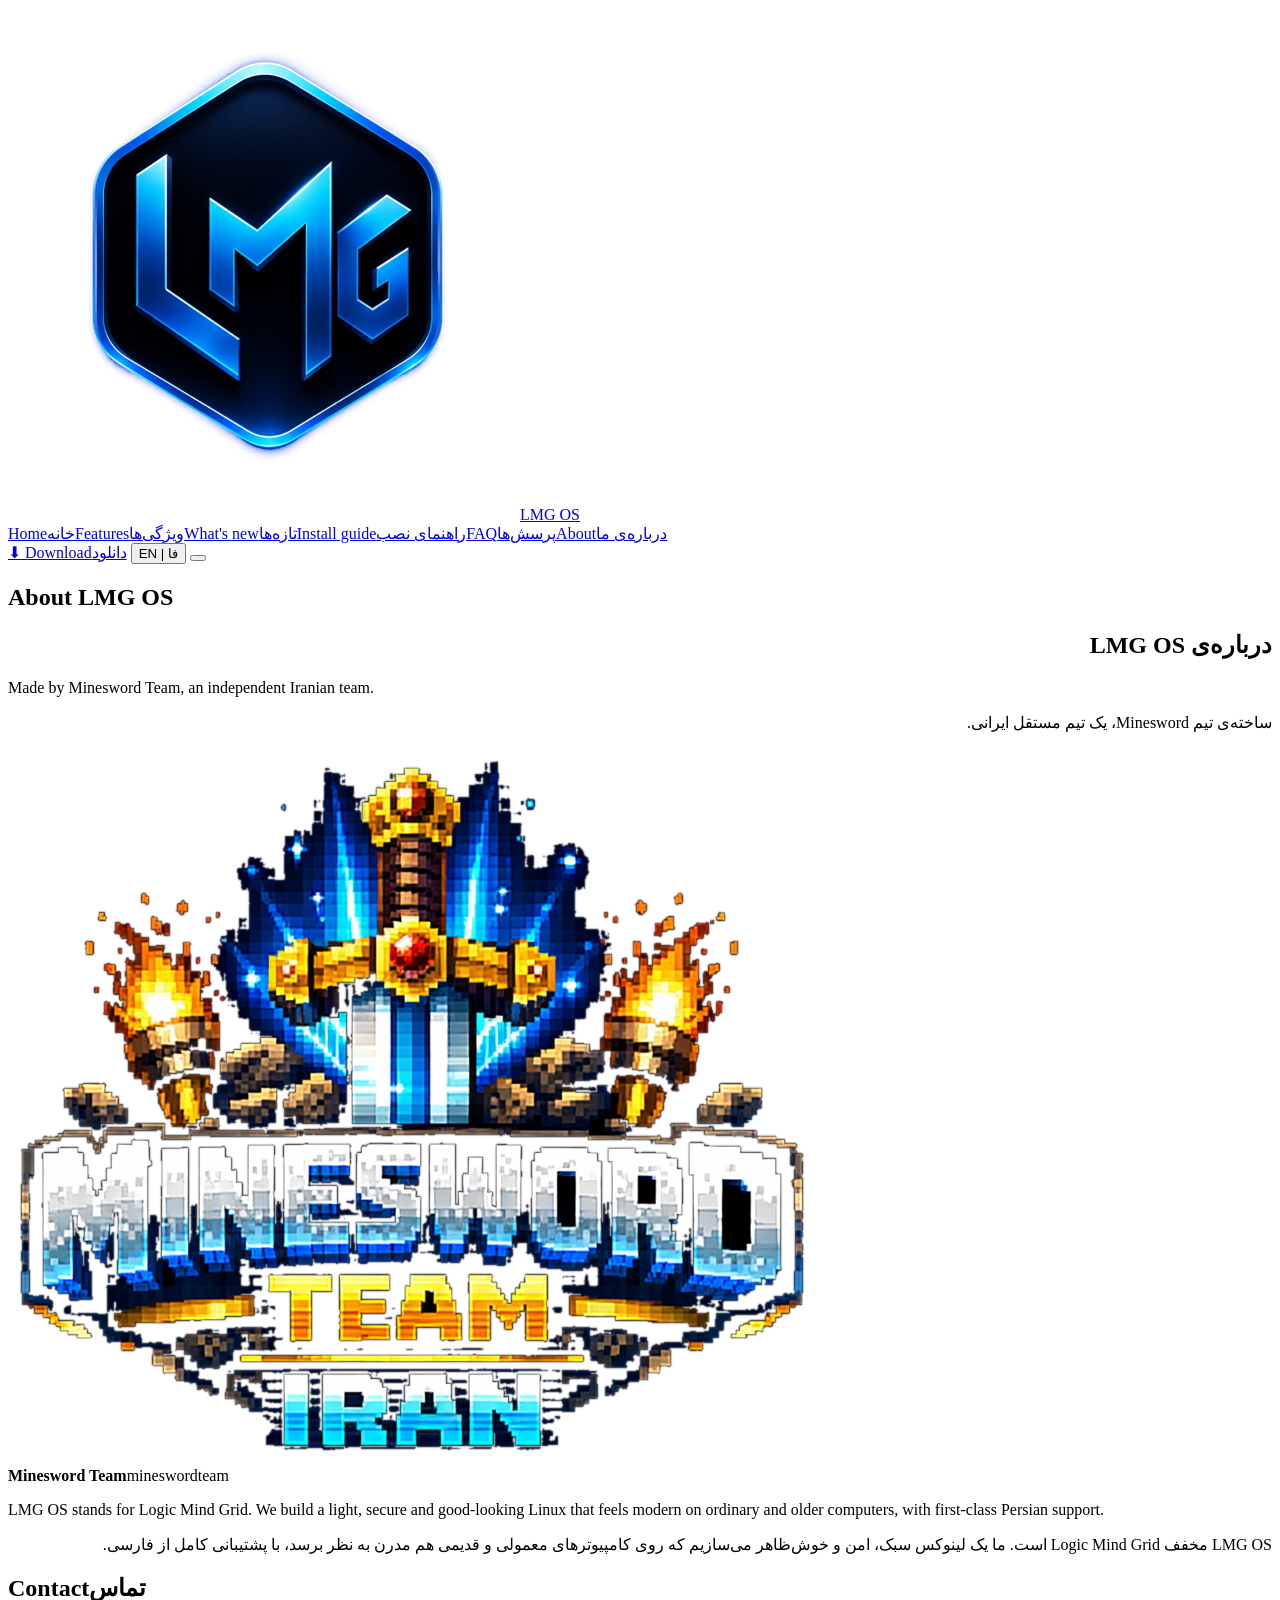
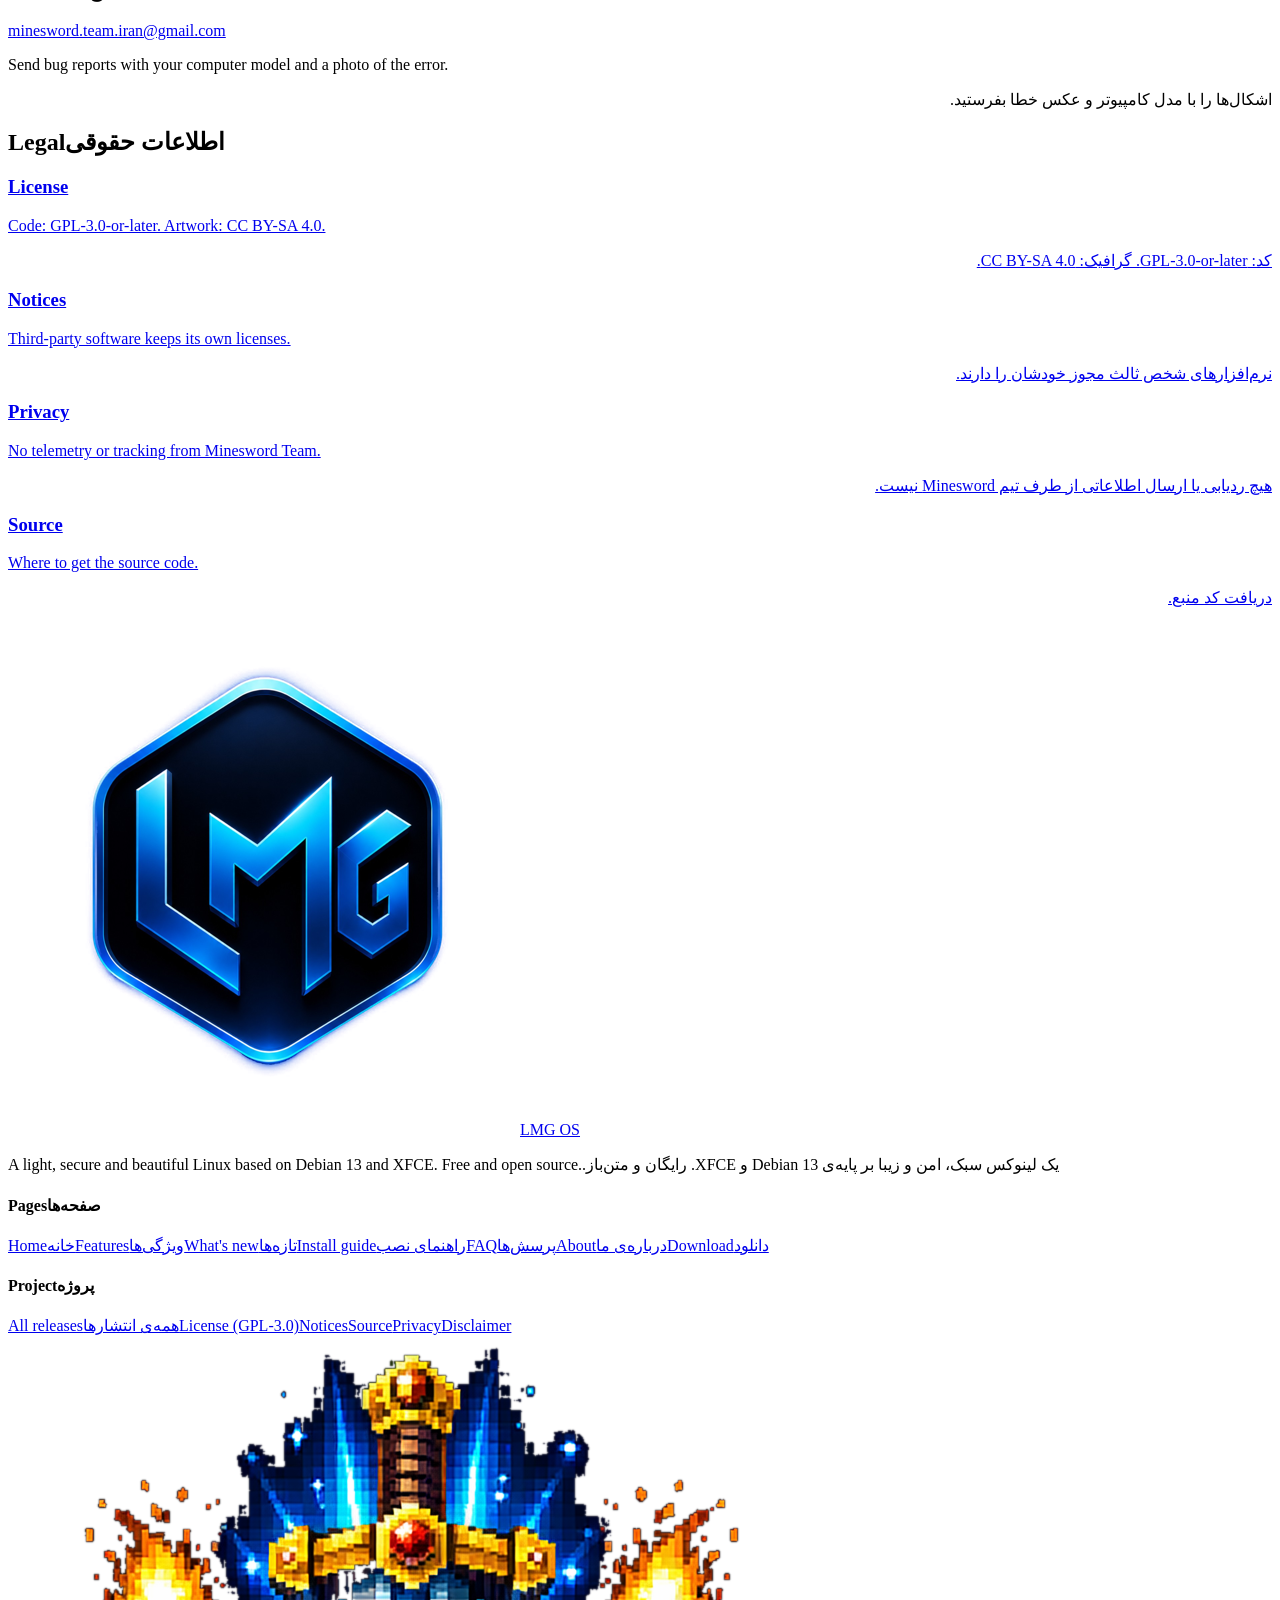
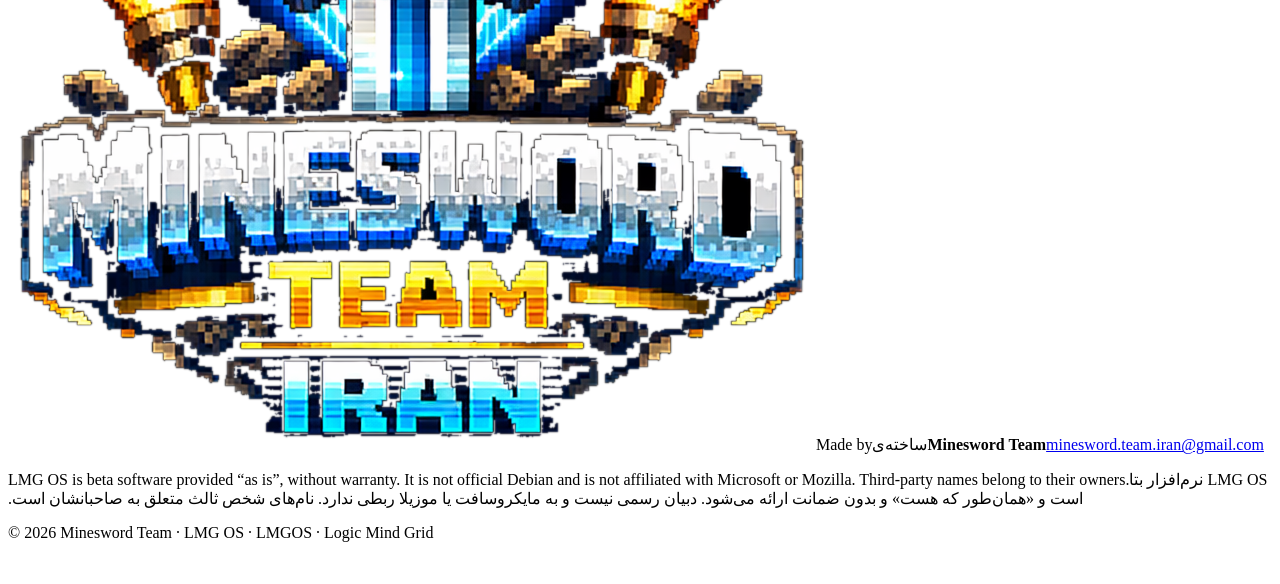
==== about/index.html @ 46e916f4 "Multi-page site: home, download, features, what's new, install guide, FAQ, about" ====
<!doctype html>
<html lang="en" dir="ltr" data-l="en">
<head>
<meta charset="utf-8">
<meta name="viewport" content="width=device-width,initial-scale=1">
<title>About LMG OS and Minesword Team | درباره‌ی ال‌ام‌جی او اس و تیم ماین‌سورد</title>
<meta name="description" content="LMG OS (Logic Mind Grid) is made by Minesword Team. Contact, license, privacy and source. درباره‌ی ال‌ام‌جی او اس و تیم ماین‌سورد.">
<meta name="keywords" content="LMG OS, LMGOS, Logic Mind Grid, ال‌ام‌جی او اس, لینوکس سبک, lightweight Linux, Debian 13 XFCE, Minesword Team, تیم ماین‌سورد, Minesword Team, mineswordteam, تیم ماین سورد">
<meta name="author" content="Minesword Team">
<meta name="robots" content="index, follow, max-image-preview:large">
<link rel="canonical" href="https://mineswordteam.github.io/LmgOS/about/">
<link rel="alternate" hreflang="en" href="https://mineswordteam.github.io/LmgOS/about/"><link rel="alternate" hreflang="fa" href="https://mineswordteam.github.io/LmgOS/about/"><link rel="alternate" hreflang="x-default" href="https://mineswordteam.github.io/LmgOS/about/">
<meta property="og:type" content="website"><meta property="og:site_name" content="LMG OS by Minesword Team">
<meta property="og:title" content="About LMG OS and Minesword Team | درباره‌ی ال‌ام‌جی او اس و تیم ماین‌سورد"><meta property="og:description" content="LMG OS (Logic Mind Grid) is made by Minesword Team. Contact, license, privacy and source. درباره‌ی ال‌ام‌جی او اس و تیم ماین‌سورد."><meta property="og:url" content="https://mineswordteam.github.io/LmgOS/about/">
<meta property="og:image" content="https://mineswordteam.github.io/LmgOS/assets/og.jpg"><meta property="og:image:alt" content="LMG OS desktop">
<meta name="twitter:card" content="summary_large_image"><meta name="twitter:title" content="About LMG OS and Minesword Team | درباره‌ی ال‌ام‌جی او اس و تیم ماین‌سورد"><meta name="twitter:image" content="https://mineswordteam.github.io/LmgOS/assets/og.jpg">
<meta name="theme-color" content="#02050c">
<link rel="icon" type="image/png" href="../assets/lmg-favicon.png">
<link rel="stylesheet" href="../assets/site.css">
<script>try{var l=new URLSearchParams(location.search).get("lang")||localStorage.getItem("lmglang")||((navigator.language||"").slice(0,2)=="fa"?"fa":"en");if(l!="fa")l="en";document.documentElement.setAttribute("data-l",l);document.documentElement.lang=l;document.documentElement.dir=l=="fa"?"rtl":"ltr"}catch(e){}</script>
<script type="application/ld+json">{"@context": "https://schema.org", "@type": "Organization", "name": "Minesword Team", "alternateName": ["mineswordteam", "تیم ماین‌سورد"], "url": "https://mineswordteam.github.io/", "logo": "https://mineswordteam.github.io/LmgOS/assets/mineswordteam-logo.png", "email": "minesword.team.iran@gmail.com"}</script>
<script type="application/ld+json">{"@context": "https://schema.org", "@type": "BreadcrumbList", "itemListElement": [{"@type": "ListItem", "position": 1, "name": "LMG OS", "item": "https://mineswordteam.github.io/LmgOS/"}, {"@type": "ListItem", "position": 2, "name": "About", "item": "https://mineswordteam.github.io/LmgOS/about/"}]}</script>
</head>
<body>
<div class="bgfx"></div>
<header><div class="wrap bar">
  <a class="brand" href="../"><img src="../assets/lmg-logo.png" alt="LMG OS logo"><span>LMG OS</span></a>
  <nav id="nav"><a href="../"><span class="en" lang="en">Home</span><span class="fa" lang="fa" dir="rtl">خانه</span></a><a href="../features/"><span class="en" lang="en">Features</span><span class="fa" lang="fa" dir="rtl">ویژگی‌ها</span></a><a href="../whats-new/"><span class="en" lang="en">What's new</span><span class="fa" lang="fa" dir="rtl">تازه‌ها</span></a><a href="../install-guide/"><span class="en" lang="en">Install guide</span><span class="fa" lang="fa" dir="rtl">راهنمای نصب</span></a><a href="../faq/"><span class="en" lang="en">FAQ</span><span class="fa" lang="fa" dir="rtl">پرسش‌ها</span></a><a href="../about/" class="on"><span class="en" lang="en">About</span><span class="fa" lang="fa" dir="rtl">درباره‌ی ما</span></a></nav>
  <a class="btn sm main dlb" href="../download/">⬇ <span class="en" lang="en">Download</span><span class="fa" lang="fa" dir="rtl">دانلود</span></a>
  <button class="lang" id="lang" aria-label="Language">EN | فا</button>
  <button class="burger" id="burger" aria-label="Menu"><i></i><i></i><i></i></button>
</div></header>
<main>
<section class="phead"><div class="wrap"><h1 class="en" lang="en">About LMG OS</h1><h1 class="fa" lang="fa" dir="rtl">درباره‌ی LMG OS</h1><p class="en lead" lang="en">Made by Minesword Team, an independent Iranian team.</p><p class="fa lead" lang="fa" dir="rtl">ساخته‌ی تیم Minesword، یک تیم مستقل ایرانی.</p></div></section>
<section><div class="wrap narrow">
  <div class="box"><div class="by big"><img src="../assets/mineswordteam-logo.png" alt="Minesword Team logo"><div><strong>Minesword Team</strong><span class="mut">mineswordteam</span></div></div>
  <p class="en" lang="en">LMG OS stands for Logic Mind Grid. We build a light, secure and good-looking Linux that feels modern on ordinary and older computers, with first-class Persian support.</p><p class="fa" lang="fa" dir="rtl">LMG OS مخفف Logic Mind Grid است. ما یک لینوکس سبک، امن و خوش‌ظاهر می‌سازیم که روی کامپیوترهای معمولی و قدیمی هم مدرن به نظر برسد، با پشتیبانی کامل از فارسی.</p></div>
  <h2><span class="en" lang="en">Contact</span><span class="fa" lang="fa" dir="rtl">تماس</span></h2><p><a class="btn" href="mailto:minesword.team.iran@gmail.com"><span class="ltr">minesword.team.iran@gmail.com</span></a></p><p class="en mut" lang="en">Send bug reports with your computer model and a photo of the error.</p><p class="fa mut" lang="fa" dir="rtl">اشکال‌ها را با مدل کامپیوتر و عکس خطا بفرستید.</p>
  <h2><span class="en" lang="en">Legal</span><span class="fa" lang="fa" dir="rtl">اطلاعات حقوقی</span></h2>
  <div class="grid two"><a class="card" href="https://github.com/mineswordteam/lmgos_download/blob/main/LICENSE"><h3>License</h3><p class="en" lang="en">Code: GPL-3.0-or-later. Artwork: CC BY-SA 4.0.</p><p class="fa" lang="fa" dir="rtl">کد: GPL-3.0-or-later. گرافیک: CC BY-SA 4.0.</p></a>
  <a class="card" href="https://github.com/mineswordteam/lmgos_download/blob/main/NOTICE.md"><h3>Notices</h3><p class="en" lang="en">Third-party software keeps its own licenses.</p><p class="fa" lang="fa" dir="rtl">نرم‌افزارهای شخص ثالث مجوز خودشان را دارند.</p></a>
  <a class="card" href="https://github.com/mineswordteam/lmgos_download/blob/main/PRIVACY.md"><h3>Privacy</h3><p class="en" lang="en">No telemetry or tracking from Minesword Team.</p><p class="fa" lang="fa" dir="rtl">هیچ ردیابی یا ارسال اطلاعاتی از طرف تیم Minesword نیست.</p></a>
  <a class="card" href="https://github.com/mineswordteam/lmgos_download/blob/main/SOURCE.md"><h3>Source</h3><p class="en" lang="en">Where to get the source code.</p><p class="fa" lang="fa" dir="rtl">دریافت کد منبع.</p></a></div>
</div></section>
</main>
<footer><div class="wrap">
  <div class="fgrid">
    <div><a class="brand" href="../"><img src="../assets/lmg-logo.png" alt=""><span>LMG OS</span></a>
      <p class="mut"><span class="en" lang="en">A light, secure and beautiful Linux based on Debian 13 and XFCE. Free and open source.</span><span class="fa" lang="fa" dir="rtl">یک لینوکس سبک، امن و زیبا بر پایه‌ی Debian 13 و XFCE. رایگان و متن‌باز.</span></p></div>
    <div><h4><span class="en" lang="en">Pages</span><span class="fa" lang="fa" dir="rtl">صفحه‌ها</span></h4><a href="../"><span class="en" lang="en">Home</span><span class="fa" lang="fa" dir="rtl">خانه</span></a><a href="../features/"><span class="en" lang="en">Features</span><span class="fa" lang="fa" dir="rtl">ویژگی‌ها</span></a><a href="../whats-new/"><span class="en" lang="en">What's new</span><span class="fa" lang="fa" dir="rtl">تازه‌ها</span></a><a href="../install-guide/"><span class="en" lang="en">Install guide</span><span class="fa" lang="fa" dir="rtl">راهنمای نصب</span></a><a href="../faq/"><span class="en" lang="en">FAQ</span><span class="fa" lang="fa" dir="rtl">پرسش‌ها</span></a><a href="../about/"><span class="en" lang="en">About</span><span class="fa" lang="fa" dir="rtl">درباره‌ی ما</span></a><a href="../download/"><span class="en" lang="en">Download</span><span class="fa" lang="fa" dir="rtl">دانلود</span></a></div>
    <div><h4><span class="en" lang="en">Project</span><span class="fa" lang="fa" dir="rtl">پروژه</span></h4><a href="https://github.com/mineswordteam/lmgos_download/releases"><span class="en" lang="en">All releases</span><span class="fa" lang="fa" dir="rtl">همه‌ی انتشارها</span></a><a href="https://github.com/mineswordteam/lmgos_download/blob/main/LICENSE">License (GPL-3.0)</a><a href="https://github.com/mineswordteam/lmgos_download/blob/main/NOTICE.md">Notices</a><a href="https://github.com/mineswordteam/lmgos_download/blob/main/SOURCE.md">Source</a><a href="https://github.com/mineswordteam/lmgos_download/blob/main/PRIVACY.md">Privacy</a><a href="https://github.com/mineswordteam/lmgos_download/blob/main/DISCLAIMER.md">Disclaimer</a></div>
    <div class="by"><img src="../assets/mineswordteam-logo.png" alt="Minesword Team logo"><span class="mut"><span class="en" lang="en">Made by</span><span class="fa" lang="fa" dir="rtl">ساخته‌ی</span></span><strong>Minesword Team</strong><a href="mailto:minesword.team.iran@gmail.com" class="ltr">minesword.team.iran@gmail.com</a></div>
  </div>
  <p class="note"><span class="en" lang="en">LMG OS is beta software provided “as is”, without warranty. It is not official Debian and is not affiliated with Microsoft or Mozilla. Third-party names belong to their owners.</span><span class="fa" lang="fa" dir="rtl">LMG OS نرم‌افزار بتا است و «همان‌طور که هست» و بدون ضمانت ارائه می‌شود. دبیان رسمی نیست و به مایکروسافت یا موزیلا ربطی ندارد. نام‌های شخص ثالث متعلق به صاحبانشان است.</span></p>
  <p class="note ltr">© 2026 Minesword Team · LMG OS · LMGOS · Logic Mind Grid</p>
</div></footer>
<div id="lb"><img alt=""></div>
<script src="../assets/site.js"></script>
</body></html>
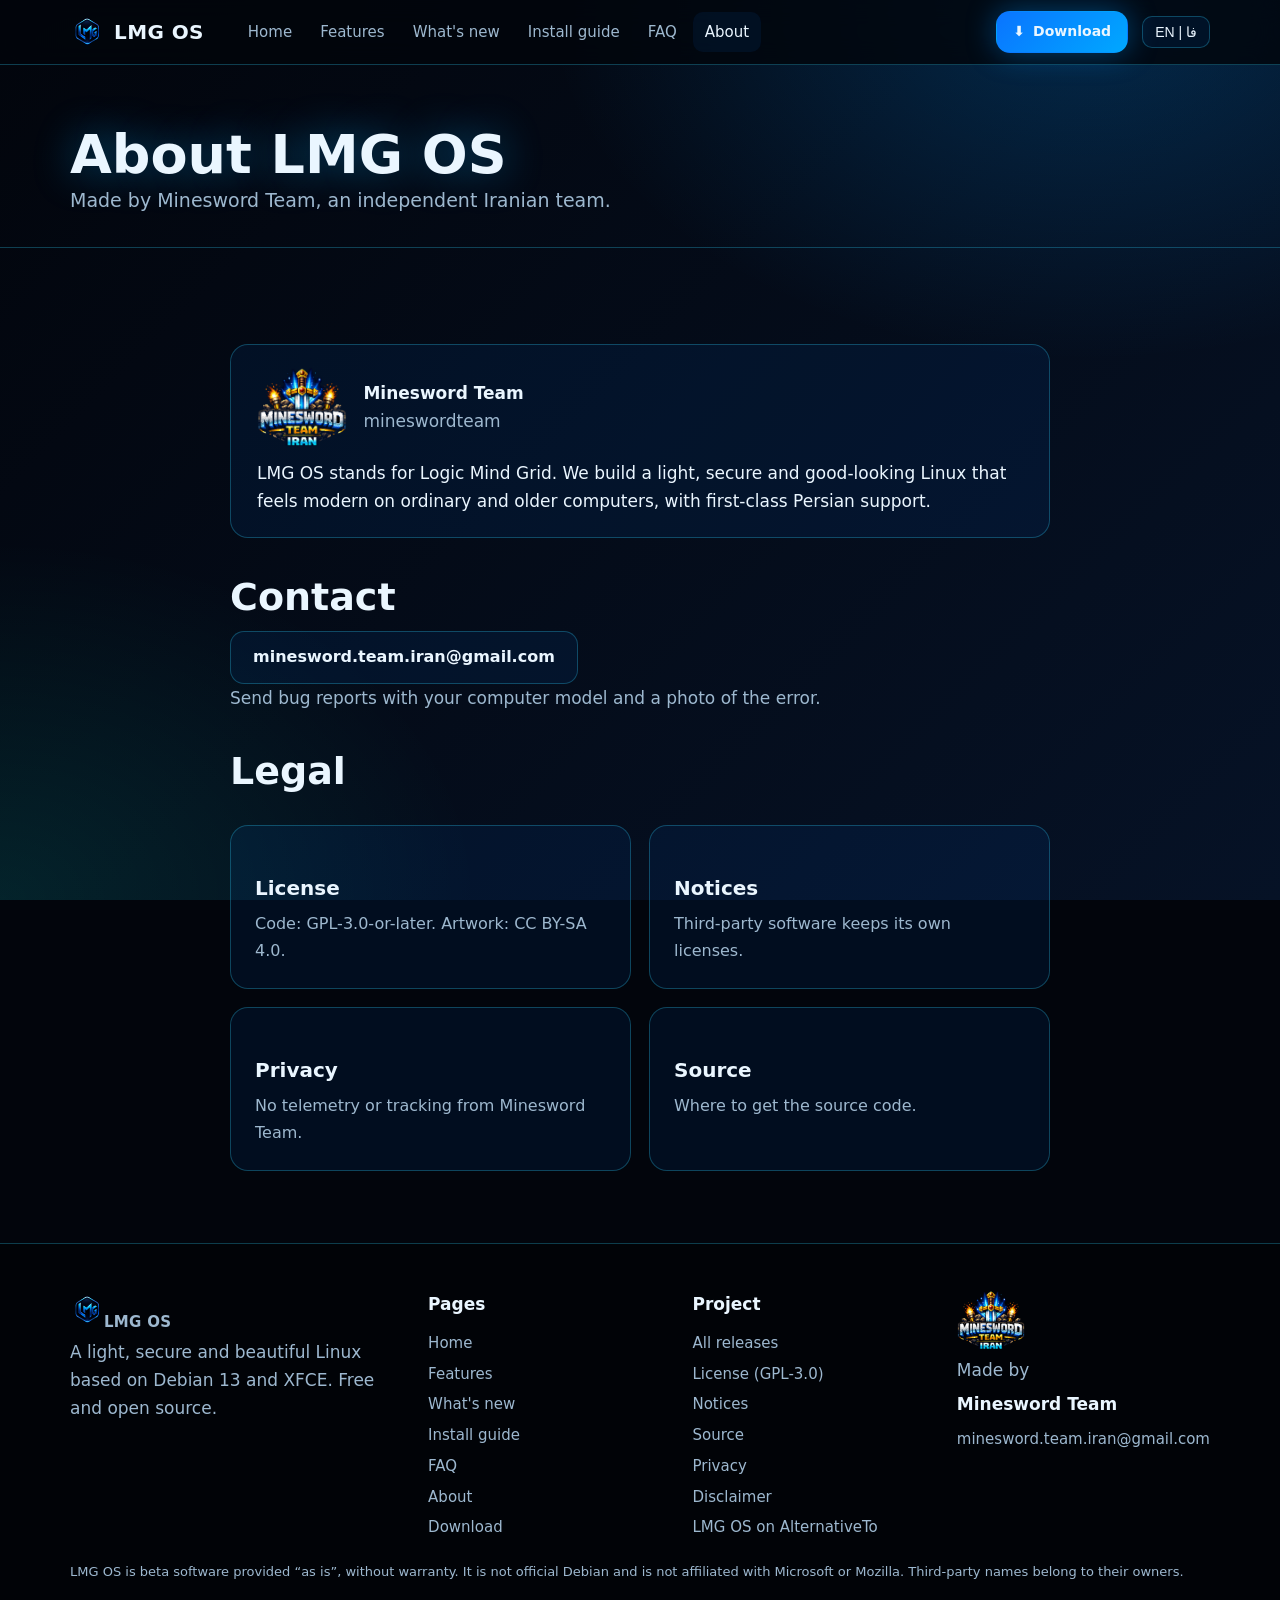
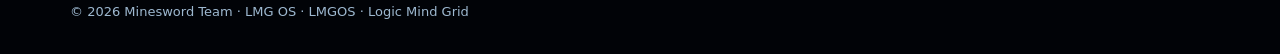
==== commit afc20a08: "Footer: link to AlternativeTo listing" ====
--- a/about/index.html
+++ b/about/index.html
@@ -48,7 +48,7 @@
     <div><a class="brand" href="../"><img src="../assets/lmg-logo.png" alt=""><span>LMG OS</span></a>
       <p class="mut"><span class="en" lang="en">A light, secure and beautiful Linux based on Debian 13 and XFCE. Free and open source.</span><span class="fa" lang="fa" dir="rtl">یک لینوکس سبک، امن و زیبا بر پایه‌ی Debian 13 و XFCE. رایگان و متن‌باز.</span></p></div>
     <div><h4><span class="en" lang="en">Pages</span><span class="fa" lang="fa" dir="rtl">صفحه‌ها</span></h4><a href="../"><span class="en" lang="en">Home</span><span class="fa" lang="fa" dir="rtl">خانه</span></a><a href="../features/"><span class="en" lang="en">Features</span><span class="fa" lang="fa" dir="rtl">ویژگی‌ها</span></a><a href="../whats-new/"><span class="en" lang="en">What's new</span><span class="fa" lang="fa" dir="rtl">تازه‌ها</span></a><a href="../install-guide/"><span class="en" lang="en">Install guide</span><span class="fa" lang="fa" dir="rtl">راهنمای نصب</span></a><a href="../faq/"><span class="en" lang="en">FAQ</span><span class="fa" lang="fa" dir="rtl">پرسش‌ها</span></a><a href="../about/"><span class="en" lang="en">About</span><span class="fa" lang="fa" dir="rtl">درباره‌ی ما</span></a><a href="../download/"><span class="en" lang="en">Download</span><span class="fa" lang="fa" dir="rtl">دانلود</span></a></div>
-    <div><h4><span class="en" lang="en">Project</span><span class="fa" lang="fa" dir="rtl">پروژه</span></h4><a href="https://github.com/mineswordteam/lmgos_download/releases"><span class="en" lang="en">All releases</span><span class="fa" lang="fa" dir="rtl">همه‌ی انتشارها</span></a><a href="https://github.com/mineswordteam/lmgos_download/blob/main/LICENSE">License (GPL-3.0)</a><a href="https://github.com/mineswordteam/lmgos_download/blob/main/NOTICE.md">Notices</a><a href="https://github.com/mineswordteam/lmgos_download/blob/main/SOURCE.md">Source</a><a href="https://github.com/mineswordteam/lmgos_download/blob/main/PRIVACY.md">Privacy</a><a href="https://github.com/mineswordteam/lmgos_download/blob/main/DISCLAIMER.md">Disclaimer</a></div>
+    <div><h4><span class="en" lang="en">Project</span><span class="fa" lang="fa" dir="rtl">پروژه</span></h4><a href="https://github.com/mineswordteam/lmgos_download/releases"><span class="en" lang="en">All releases</span><span class="fa" lang="fa" dir="rtl">همه‌ی انتشارها</span></a><a href="https://github.com/mineswordteam/lmgos_download/blob/main/LICENSE">License (GPL-3.0)</a><a href="https://github.com/mineswordteam/lmgos_download/blob/main/NOTICE.md">Notices</a><a href="https://github.com/mineswordteam/lmgos_download/blob/main/SOURCE.md">Source</a><a href="https://github.com/mineswordteam/lmgos_download/blob/main/PRIVACY.md">Privacy</a><a href="https://github.com/mineswordteam/lmgos_download/blob/main/DISCLAIMER.md">Disclaimer</a><a href="https://alternativeto.net/software/lmg-os/about/" rel="noopener" target="_blank">LMG OS on AlternativeTo</a></div>
     <div class="by"><img src="../assets/mineswordteam-logo.png" alt="Minesword Team logo"><span class="mut"><span class="en" lang="en">Made by</span><span class="fa" lang="fa" dir="rtl">ساخته‌ی</span></span><strong>Minesword Team</strong><a href="mailto:minesword.team.iran@gmail.com" class="ltr">minesword.team.iran@gmail.com</a></div>
   </div>
   <p class="note"><span class="en" lang="en">LMG OS is beta software provided “as is”, without warranty. It is not official Debian and is not affiliated with Microsoft or Mozilla. Third-party names belong to their owners.</span><span class="fa" lang="fa" dir="rtl">LMG OS نرم‌افزار بتا است و «همان‌طور که هست» و بدون ضمانت ارائه می‌شود. دبیان رسمی نیست و به مایکروسافت یا موزیلا ربطی ندارد. نام‌های شخص ثالث متعلق به صاحبانشان است.</span></p>
--- a/assets/site.css
+++ b/assets/site.css
@@ -0,0 +1,59 @@
+@font-face{font-family:Vaz;src:url(Vazirmatn.ttf);font-display:swap}
+:root{--bg:#02050c;--bg2:#061226;--card:rgba(0,120,255,.08);--line:rgba(47,211,255,.28);--tx:#eaf6ff;--mut:#9db8cf;--ac:#2fd3ff;--ac2:#0a74ff;--ok:#00ffa6}
+*{box-sizing:border-box;margin:0}
+html{scroll-behavior:smooth}
+html[data-l=en] .fa,html[data-l=fa] .en{display:none!important}
+body{background:var(--bg);color:var(--tx);font:17px/1.65 system-ui,-apple-system,"Segoe UI",Roboto,Arial,sans-serif;min-height:100vh;overflow-x:hidden}
+html[data-l=fa] body{font-family:Vaz,system-ui,sans-serif}
+a{color:var(--ac);text-decoration:none}a:hover{text-decoration:underline}
+img{max-width:100%}
+.wrap{max-width:1180px;margin:0 auto;padding:0 20px}.narrow{max-width:860px}
+.bgfx{position:fixed;inset:0;z-index:-1;background:radial-gradient(900px 600px at 85% 0%,rgba(0,150,255,.22),transparent 60%),radial-gradient(800px 600px at 0% 100%,rgba(0,255,220,.1),transparent 60%),linear-gradient(135deg,var(--bg),var(--bg2))}
+header{position:sticky;top:0;z-index:20;background:rgba(2,5,12,.82);backdrop-filter:blur(12px);border-bottom:1px solid var(--line)}
+.bar{display:flex;align-items:center;gap:14px;height:64px}
+.brand{display:flex;align-items:center;gap:10px;color:var(--tx);font-weight:800;font-size:20px;letter-spacing:.02em}.brand img{height:34px}.brand:hover{text-decoration:none}
+nav{display:flex;gap:4px;margin-inline-start:18px;flex:1}
+nav a{color:var(--mut);padding:8px 12px;border-radius:10px;font-size:15px}nav a:hover,nav a.on{color:var(--tx);background:var(--card);text-decoration:none}
+.btn{display:inline-flex;align-items:center;gap:8px;padding:12px 22px;border-radius:14px;border:1px solid var(--line);background:var(--card);color:var(--tx);font-weight:600;cursor:pointer;font-size:16px;font-family:inherit}
+.btn:hover{text-decoration:none;border-color:var(--ac);box-shadow:0 0 24px rgba(0,170,255,.35)}
+.btn.main{background:linear-gradient(135deg,var(--ac2),#00a8ff);border-color:transparent;box-shadow:0 0 30px rgba(0,150,255,.4)}
+.btn.sm{padding:8px 16px;font-size:14px}.btn.lg{padding:16px 30px;font-size:19px}.btn small{opacity:.8;font-weight:400}
+.lang{border:1px solid var(--line);background:var(--card);color:var(--tx);border-radius:10px;padding:7px 12px;cursor:pointer;font-size:14px}
+.burger{display:none;background:none;border:0;cursor:pointer;padding:8px}.burger i{display:block;width:24px;height:2px;background:var(--tx);margin:5px 0}
+section{padding:72px 0}section.alt{background:rgba(0,90,200,.06);border-block:1px solid rgba(47,211,255,.1)}
+h1{font-size:clamp(36px,6vw,68px);line-height:1.12;font-weight:800;text-shadow:0 0 40px rgba(0,170,255,.45)}
+h2{font-size:clamp(26px,3.6vw,38px);margin-bottom:10px;line-height:1.25}h3{font-size:20px;margin-bottom:6px}
+.lead,.sub{color:var(--mut);font-size:19px;max-width:760px}.mut{color:var(--mut)}
+.hero{padding:70px 0 50px}.hgrid{display:grid;grid-template-columns:1.05fr 1fr;gap:44px;align-items:center}
+.badge{display:inline-block;border:1px solid var(--ac);color:var(--ac);border-radius:99px;padding:4px 14px;font-size:14px;margin-bottom:16px}
+.cta{display:flex;gap:12px;flex-wrap:wrap;margin:26px 0}.cta.c{justify-content:center}
+.meta{display:flex;gap:18px;flex-wrap:wrap;color:var(--mut);font-size:14px}.meta b{color:var(--tx);margin-inline-end:4px}
+.heroimg .shot,.gal img{border-radius:14px;border:1px solid var(--line);box-shadow:0 0 60px rgba(0,150,255,.3);width:100%;display:block}
+.strip{padding:26px 0;border-block:1px solid var(--line);background:rgba(0,80,180,.07)}.stats{display:flex;justify-content:space-around;gap:16px;flex-wrap:wrap;text-align:center}.stats b{display:block;font-size:22px;color:var(--ac)}.stats span{color:var(--mut);font-size:14px}
+.grid{display:grid;grid-template-columns:repeat(auto-fit,minmax(260px,1fr));gap:18px;margin-top:30px}.grid.two{grid-template-columns:repeat(auto-fit,minmax(300px,1fr))}
+.card{display:block;border:1px solid var(--line);border-radius:18px;padding:24px;background:var(--card);color:var(--tx);transition:.2s}a.card:hover{text-decoration:none;transform:translateY(-3px);box-shadow:0 0 30px rgba(0,150,255,.3)}
+.card .ic{font-size:34px;margin-bottom:8px}.card p{color:var(--mut);font-size:16px}
+.more{margin-top:30px;text-align:center}
+.gal{display:grid;grid-template-columns:repeat(auto-fit,minmax(300px,1fr));gap:20px;margin-top:30px}.gal figure img{cursor:zoom-in}.gal figcaption{text-align:center;color:var(--mut);font-size:14px;margin-top:8px}
+.dl{border:1px solid var(--line);border-radius:26px;padding:48px 24px;text-align:center;background:linear-gradient(135deg,rgba(0,100,255,.18),rgba(0,255,200,.06));box-shadow:0 0 70px rgba(0,150,255,.25)}.dl .lead{margin-inline:auto}
+.about{padding:40px 0 70px}.about h2{font-size:22px;margin:18px 0 8px}.about p{font-size:15px}
+.phead{padding:60px 0 30px;border-bottom:1px solid var(--line)}.phead h1{font-size:clamp(32px,5vw,54px)}
+.tl{display:flex;align-items:center;gap:14px;margin:34px 0 10px}.pill{background:var(--ac2);border-radius:99px;padding:4px 16px;font-weight:700}.pill.dim{background:#333}
+.doc ul,.narrow ul{padding-inline-start:22px}.doc li{margin:8px 0}
+.box{border:1px solid var(--line);border-radius:18px;padding:22px 26px;background:var(--card);margin:24px 0}.box h3{margin-bottom:8px}
+.narrow h2{margin-top:36px}.narrow h3{margin-top:22px}
+.dlbox{border:1px solid var(--line);border-radius:22px;padding:30px;background:linear-gradient(135deg,rgba(0,100,255,.16),rgba(0,255,200,.05));margin-bottom:30px}
+.dlh{display:flex;gap:18px;align-items:center}.dlh img{height:70px}.dlh h2{margin:0}.dlh small{font-size:16px;color:var(--mut)}
+.kv{margin-top:18px}.kv div{display:grid;grid-template-columns:130px 1fr;gap:10px;padding:10px 0;border-top:1px solid rgba(47,211,255,.15)}.kv dt{color:var(--mut)}.kv dd{margin:0;word-break:break-all}
+code{font-family:ui-monospace,Menlo,Consolas,monospace;font-size:14px;color:#bfe8ff}.hash{display:flex;gap:10px;flex-wrap:wrap;align-items:center}
+.copy{border:1px solid var(--line);background:var(--card);color:var(--tx);border-radius:8px;padding:4px 12px;cursor:pointer;font-size:13px}
+pre{background:#030a16;border:1px solid var(--line);border-radius:12px;padding:14px;overflow-x:auto;font-size:14px;color:#bfe8ff;white-space:pre-wrap;word-break:break-all}
+.req{display:grid;grid-template-columns:repeat(auto-fit,minmax(170px,1fr));gap:14px;margin:18px 0}.req div{border:1px solid var(--line);border-radius:16px;padding:18px;text-align:center;background:var(--card)}.req b{display:block;font-size:26px;color:var(--ac)}.req span{color:var(--mut);font-size:14px}
+.steps{counter-reset:s;display:grid;gap:14px;margin:18px 0}.step{display:flex;gap:16px;align-items:flex-start;border:1px solid var(--line);border-radius:16px;padding:18px 20px;background:var(--card)}.step:before{counter-increment:s;content:counter(s);flex:0 0 38px;height:38px;border-radius:50%;background:var(--ac2);display:flex;align-items:center;justify-content:center;font-weight:800}.step p{color:var(--mut);font-size:16px}
+details{border:1px solid var(--line);border-radius:14px;padding:16px 20px;background:var(--card);margin:12px 0}summary{cursor:pointer;font-weight:700;font-size:18px}details p{margin-top:10px;color:var(--mut)}
+.by{display:flex;flex-direction:column;gap:6px;align-items:flex-start}.by img{height:60px}.by.big{flex-direction:row;align-items:center;gap:16px;margin-bottom:12px}.by.big img{height:80px}.by.big div{display:flex;flex-direction:column}
+footer{border-top:1px solid var(--line);padding:46px 0 30px;background:rgba(0,0,0,.35)}.fgrid{display:grid;grid-template-columns:1.4fr 1fr 1fr 1fr;gap:30px}.fgrid h4{margin-bottom:10px}.fgrid a{display:block;color:var(--mut);padding:3px 0;font-size:15px}.note{color:var(--mut);font-size:13px;margin-top:18px}
+.ltr{direction:ltr;unicode-bidi:isolate;display:inline-block}
+#lb{position:fixed;inset:0;background:rgba(0,0,0,.92);display:none;align-items:center;justify-content:center;z-index:50;cursor:zoom-out;padding:20px}#lb.on{display:flex}#lb img{max-height:92vh;border-radius:10px}
+.rv{opacity:0;transform:translateY(18px);transition:.6s}.rv.in{opacity:1;transform:none}
+@media(max-width:860px){.hgrid{grid-template-columns:1fr}.fgrid{grid-template-columns:1fr 1fr}nav{position:fixed;inset:64px 0 auto 0;background:rgba(2,5,12,.97);flex-direction:column;padding:14px;margin:0;display:none;border-bottom:1px solid var(--line)}nav.open{display:flex}.burger{display:block;margin-inline-start:auto}.dlb{display:none}.kv div{grid-template-columns:1fr}section{padding:48px 0}}
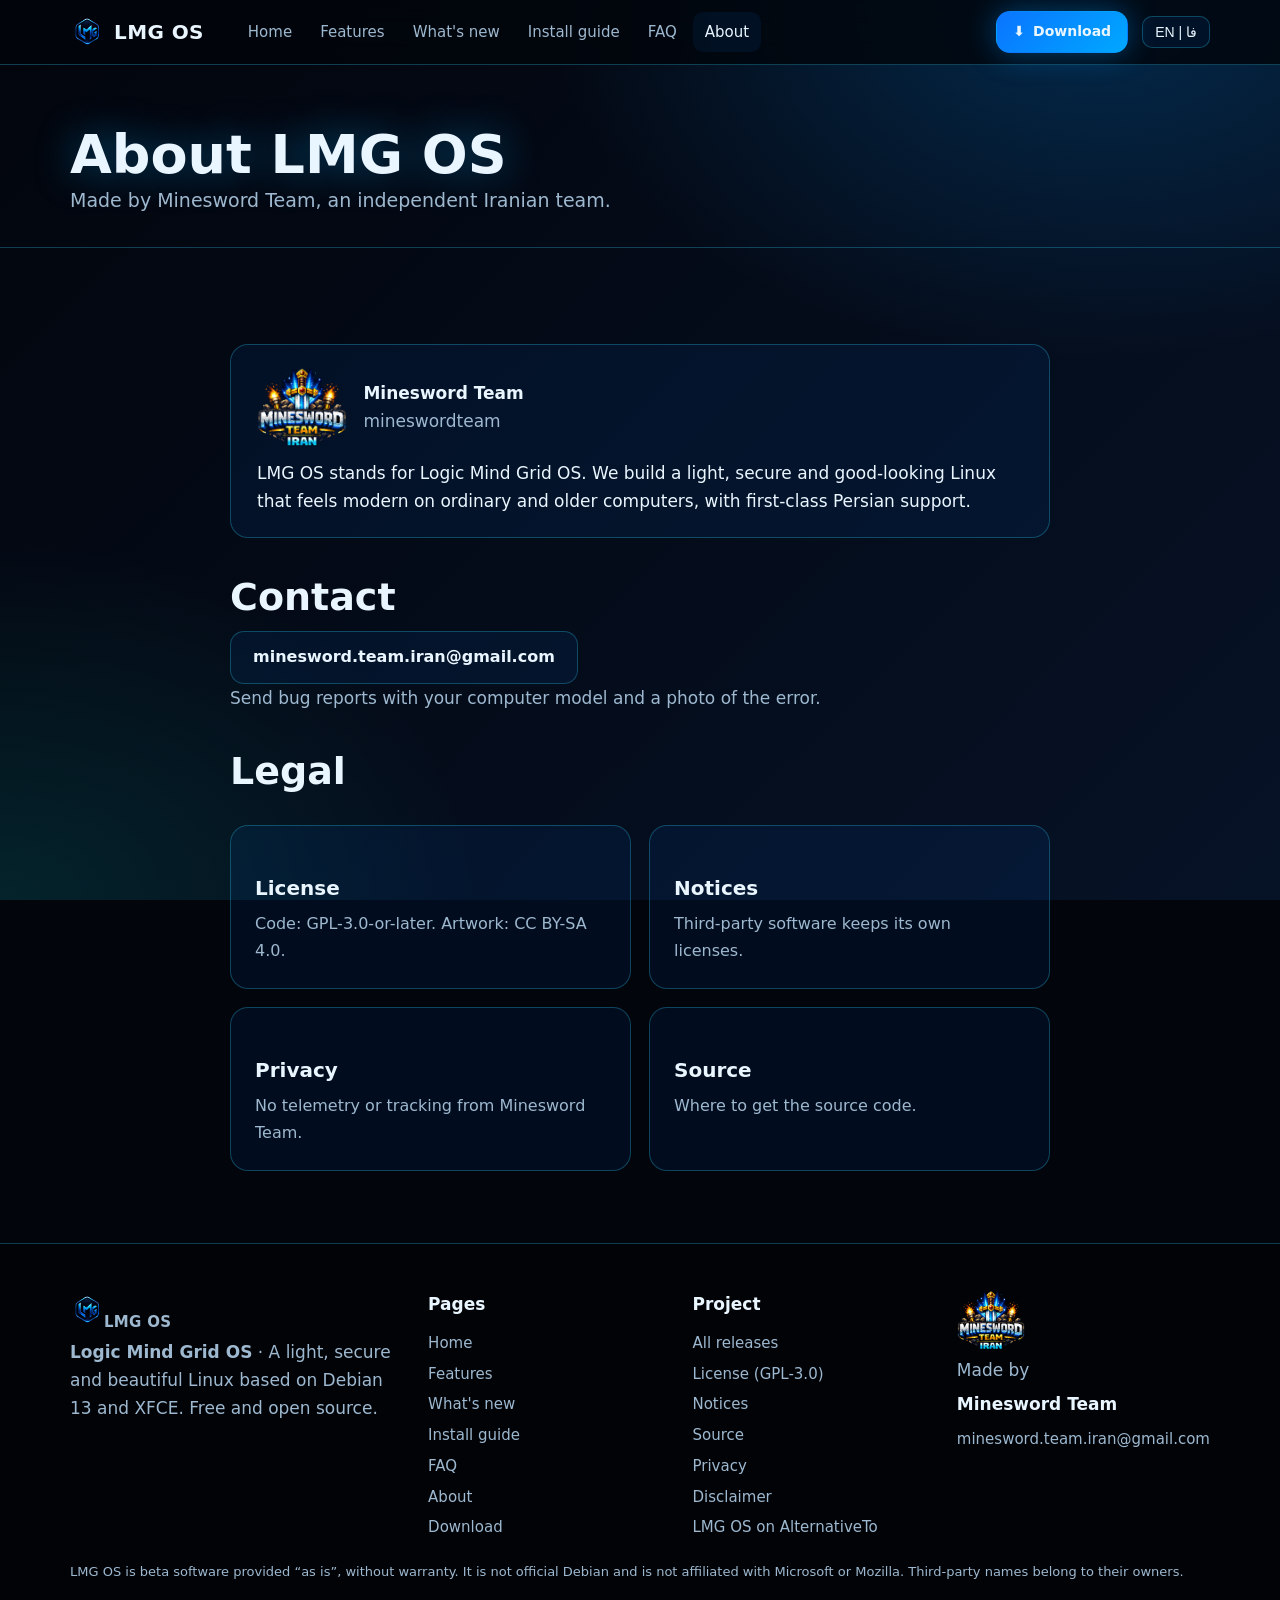
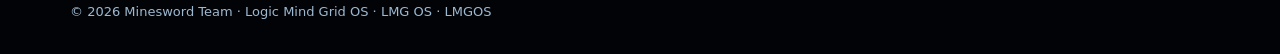
==== commit 03bb161c: "Use the full name Logic Mind Grid OS across the site" ====
--- a/about/index.html
+++ b/about/index.html
@@ -3,17 +3,17 @@
 <head>
 <meta charset="utf-8">
 <meta name="viewport" content="width=device-width,initial-scale=1">
-<title>About LMG OS and Minesword Team | درباره‌ی ال‌ام‌جی او اس و تیم ماین‌سورد</title>
+<title>About Logic Mind Grid OS (LMG OS) and Minesword Team | درباره‌ی ال‌ام‌جی او اس و تیم ماین‌سورد</title>
 <meta name="description" content="LMG OS (Logic Mind Grid) is made by Minesword Team. Contact, license, privacy and source. درباره‌ی ال‌ام‌جی او اس و تیم ماین‌سورد.">
-<meta name="keywords" content="LMG OS, LMGOS, Logic Mind Grid, ال‌ام‌جی او اس, لینوکس سبک, lightweight Linux, Debian 13 XFCE, Minesword Team, تیم ماین‌سورد, Minesword Team, mineswordteam, تیم ماین سورد">
+<meta name="keywords" content="LMG OS, Logic Mind Grid OS, LMGOS, Logic Mind Grid, ال‌ام‌جی او اس, لینوکس سبک, lightweight Linux, Debian 13 XFCE, Minesword Team, تیم ماین‌سورد, Minesword Team, mineswordteam, تیم ماین سورد">
 <meta name="author" content="Minesword Team">
 <meta name="robots" content="index, follow, max-image-preview:large">
 <link rel="canonical" href="https://mineswordteam.github.io/LmgOS/about/">
 <link rel="alternate" hreflang="en" href="https://mineswordteam.github.io/LmgOS/about/"><link rel="alternate" hreflang="fa" href="https://mineswordteam.github.io/LmgOS/about/"><link rel="alternate" hreflang="x-default" href="https://mineswordteam.github.io/LmgOS/about/">
 <meta property="og:type" content="website"><meta property="og:site_name" content="LMG OS by Minesword Team">
-<meta property="og:title" content="About LMG OS and Minesword Team | درباره‌ی ال‌ام‌جی او اس و تیم ماین‌سورد"><meta property="og:description" content="LMG OS (Logic Mind Grid) is made by Minesword Team. Contact, license, privacy and source. درباره‌ی ال‌ام‌جی او اس و تیم ماین‌سورد."><meta property="og:url" content="https://mineswordteam.github.io/LmgOS/about/">
+<meta property="og:title" content="About Logic Mind Grid OS (LMG OS) and Minesword Team | درباره‌ی ال‌ام‌جی او اس و تیم ماین‌سورد"><meta property="og:description" content="LMG OS (Logic Mind Grid) is made by Minesword Team. Contact, license, privacy and source. درباره‌ی ال‌ام‌جی او اس و تیم ماین‌سورد."><meta property="og:url" content="https://mineswordteam.github.io/LmgOS/about/">
 <meta property="og:image" content="https://mineswordteam.github.io/LmgOS/assets/og.jpg"><meta property="og:image:alt" content="LMG OS desktop">
-<meta name="twitter:card" content="summary_large_image"><meta name="twitter:title" content="About LMG OS and Minesword Team | درباره‌ی ال‌ام‌جی او اس و تیم ماین‌سورد"><meta name="twitter:image" content="https://mineswordteam.github.io/LmgOS/assets/og.jpg">
+<meta name="twitter:card" content="summary_large_image"><meta name="twitter:title" content="About Logic Mind Grid OS (LMG OS) and Minesword Team | درباره‌ی ال‌ام‌جی او اس و تیم ماین‌سورد"><meta name="twitter:image" content="https://mineswordteam.github.io/LmgOS/assets/og.jpg">
 <meta name="theme-color" content="#02050c">
 <link rel="icon" type="image/png" href="../assets/lmg-favicon.png">
 <link rel="stylesheet" href="../assets/site.css">
@@ -34,7 +34,7 @@
 <section class="phead"><div class="wrap"><h1 class="en" lang="en">About LMG OS</h1><h1 class="fa" lang="fa" dir="rtl">درباره‌ی LMG OS</h1><p class="en lead" lang="en">Made by Minesword Team, an independent Iranian team.</p><p class="fa lead" lang="fa" dir="rtl">ساخته‌ی تیم Minesword، یک تیم مستقل ایرانی.</p></div></section>
 <section><div class="wrap narrow">
   <div class="box"><div class="by big"><img src="../assets/mineswordteam-logo.png" alt="Minesword Team logo"><div><strong>Minesword Team</strong><span class="mut">mineswordteam</span></div></div>
-  <p class="en" lang="en">LMG OS stands for Logic Mind Grid. We build a light, secure and good-looking Linux that feels modern on ordinary and older computers, with first-class Persian support.</p><p class="fa" lang="fa" dir="rtl">LMG OS مخفف Logic Mind Grid است. ما یک لینوکس سبک، امن و خوش‌ظاهر می‌سازیم که روی کامپیوترهای معمولی و قدیمی هم مدرن به نظر برسد، با پشتیبانی کامل از فارسی.</p></div>
+  <p class="en" lang="en">LMG OS stands for Logic Mind Grid OS. We build a light, secure and good-looking Linux that feels modern on ordinary and older computers, with first-class Persian support.</p><p class="fa" lang="fa" dir="rtl">LMG OS مخفف Logic Mind Grid است. ما یک لینوکس سبک، امن و خوش‌ظاهر می‌سازیم که روی کامپیوترهای معمولی و قدیمی هم مدرن به نظر برسد، با پشتیبانی کامل از فارسی.</p></div>
   <h2><span class="en" lang="en">Contact</span><span class="fa" lang="fa" dir="rtl">تماس</span></h2><p><a class="btn" href="mailto:minesword.team.iran@gmail.com"><span class="ltr">minesword.team.iran@gmail.com</span></a></p><p class="en mut" lang="en">Send bug reports with your computer model and a photo of the error.</p><p class="fa mut" lang="fa" dir="rtl">اشکال‌ها را با مدل کامپیوتر و عکس خطا بفرستید.</p>
   <h2><span class="en" lang="en">Legal</span><span class="fa" lang="fa" dir="rtl">اطلاعات حقوقی</span></h2>
   <div class="grid two"><a class="card" href="https://github.com/mineswordteam/lmgos_download/blob/main/LICENSE"><h3>License</h3><p class="en" lang="en">Code: GPL-3.0-or-later. Artwork: CC BY-SA 4.0.</p><p class="fa" lang="fa" dir="rtl">کد: GPL-3.0-or-later. گرافیک: CC BY-SA 4.0.</p></a>
@@ -46,13 +46,13 @@
 <footer><div class="wrap">
   <div class="fgrid">
     <div><a class="brand" href="../"><img src="../assets/lmg-logo.png" alt=""><span>LMG OS</span></a>
-      <p class="mut"><span class="en" lang="en">A light, secure and beautiful Linux based on Debian 13 and XFCE. Free and open source.</span><span class="fa" lang="fa" dir="rtl">یک لینوکس سبک، امن و زیبا بر پایه‌ی Debian 13 و XFCE. رایگان و متن‌باز.</span></p></div>
+      <p class="mut"><strong>Logic Mind Grid OS</strong> · <span class="en" lang="en">A light, secure and beautiful Linux based on Debian 13 and XFCE. Free and open source.</span><span class="fa" lang="fa" dir="rtl">یک لینوکس سبک، امن و زیبا بر پایه‌ی Debian 13 و XFCE. رایگان و متن‌باز.</span></p></div>
     <div><h4><span class="en" lang="en">Pages</span><span class="fa" lang="fa" dir="rtl">صفحه‌ها</span></h4><a href="../"><span class="en" lang="en">Home</span><span class="fa" lang="fa" dir="rtl">خانه</span></a><a href="../features/"><span class="en" lang="en">Features</span><span class="fa" lang="fa" dir="rtl">ویژگی‌ها</span></a><a href="../whats-new/"><span class="en" lang="en">What's new</span><span class="fa" lang="fa" dir="rtl">تازه‌ها</span></a><a href="../install-guide/"><span class="en" lang="en">Install guide</span><span class="fa" lang="fa" dir="rtl">راهنمای نصب</span></a><a href="../faq/"><span class="en" lang="en">FAQ</span><span class="fa" lang="fa" dir="rtl">پرسش‌ها</span></a><a href="../about/"><span class="en" lang="en">About</span><span class="fa" lang="fa" dir="rtl">درباره‌ی ما</span></a><a href="../download/"><span class="en" lang="en">Download</span><span class="fa" lang="fa" dir="rtl">دانلود</span></a></div>
     <div><h4><span class="en" lang="en">Project</span><span class="fa" lang="fa" dir="rtl">پروژه</span></h4><a href="https://github.com/mineswordteam/lmgos_download/releases"><span class="en" lang="en">All releases</span><span class="fa" lang="fa" dir="rtl">همه‌ی انتشارها</span></a><a href="https://github.com/mineswordteam/lmgos_download/blob/main/LICENSE">License (GPL-3.0)</a><a href="https://github.com/mineswordteam/lmgos_download/blob/main/NOTICE.md">Notices</a><a href="https://github.com/mineswordteam/lmgos_download/blob/main/SOURCE.md">Source</a><a href="https://github.com/mineswordteam/lmgos_download/blob/main/PRIVACY.md">Privacy</a><a href="https://github.com/mineswordteam/lmgos_download/blob/main/DISCLAIMER.md">Disclaimer</a><a href="https://alternativeto.net/software/lmg-os/about/" rel="noopener" target="_blank">LMG OS on AlternativeTo</a></div>
     <div class="by"><img src="../assets/mineswordteam-logo.png" alt="Minesword Team logo"><span class="mut"><span class="en" lang="en">Made by</span><span class="fa" lang="fa" dir="rtl">ساخته‌ی</span></span><strong>Minesword Team</strong><a href="mailto:minesword.team.iran@gmail.com" class="ltr">minesword.team.iran@gmail.com</a></div>
   </div>
   <p class="note"><span class="en" lang="en">LMG OS is beta software provided “as is”, without warranty. It is not official Debian and is not affiliated with Microsoft or Mozilla. Third-party names belong to their owners.</span><span class="fa" lang="fa" dir="rtl">LMG OS نرم‌افزار بتا است و «همان‌طور که هست» و بدون ضمانت ارائه می‌شود. دبیان رسمی نیست و به مایکروسافت یا موزیلا ربطی ندارد. نام‌های شخص ثالث متعلق به صاحبانشان است.</span></p>
-  <p class="note ltr">© 2026 Minesword Team · LMG OS · LMGOS · Logic Mind Grid</p>
+  <p class="note ltr">© 2026 Minesword Team · Logic Mind Grid OS · LMG OS · LMGOS</p>
 </div></footer>
 <div id="lb"><img alt=""></div>
 <script src="../assets/site.js"></script>
--- a/assets/site.css
+++ b/assets/site.css
@@ -57,3 +57,4 @@
 #lb{position:fixed;inset:0;background:rgba(0,0,0,.92);display:none;align-items:center;justify-content:center;z-index:50;cursor:zoom-out;padding:20px}#lb.on{display:flex}#lb img{max-height:92vh;border-radius:10px}
 .rv{opacity:0;transform:translateY(18px);transition:.6s}.rv.in{opacity:1;transform:none}
 @media(max-width:860px){.hgrid{grid-template-columns:1fr}.fgrid{grid-template-columns:1fr 1fr}nav{position:fixed;inset:64px 0 auto 0;background:rgba(2,5,12,.97);flex-direction:column;padding:14px;margin:0;display:none;border-bottom:1px solid var(--line)}nav.open{display:flex}.burger{display:block;margin-inline-start:auto}.dlb{display:none}.kv div{grid-template-columns:1fr}section{padding:48px 0}}
+.lgm{font-size:clamp(18px,2.4vw,26px);font-weight:600;letter-spacing:.14em;text-transform:uppercase;color:#7fb8ff;margin:-6px 0 14px}
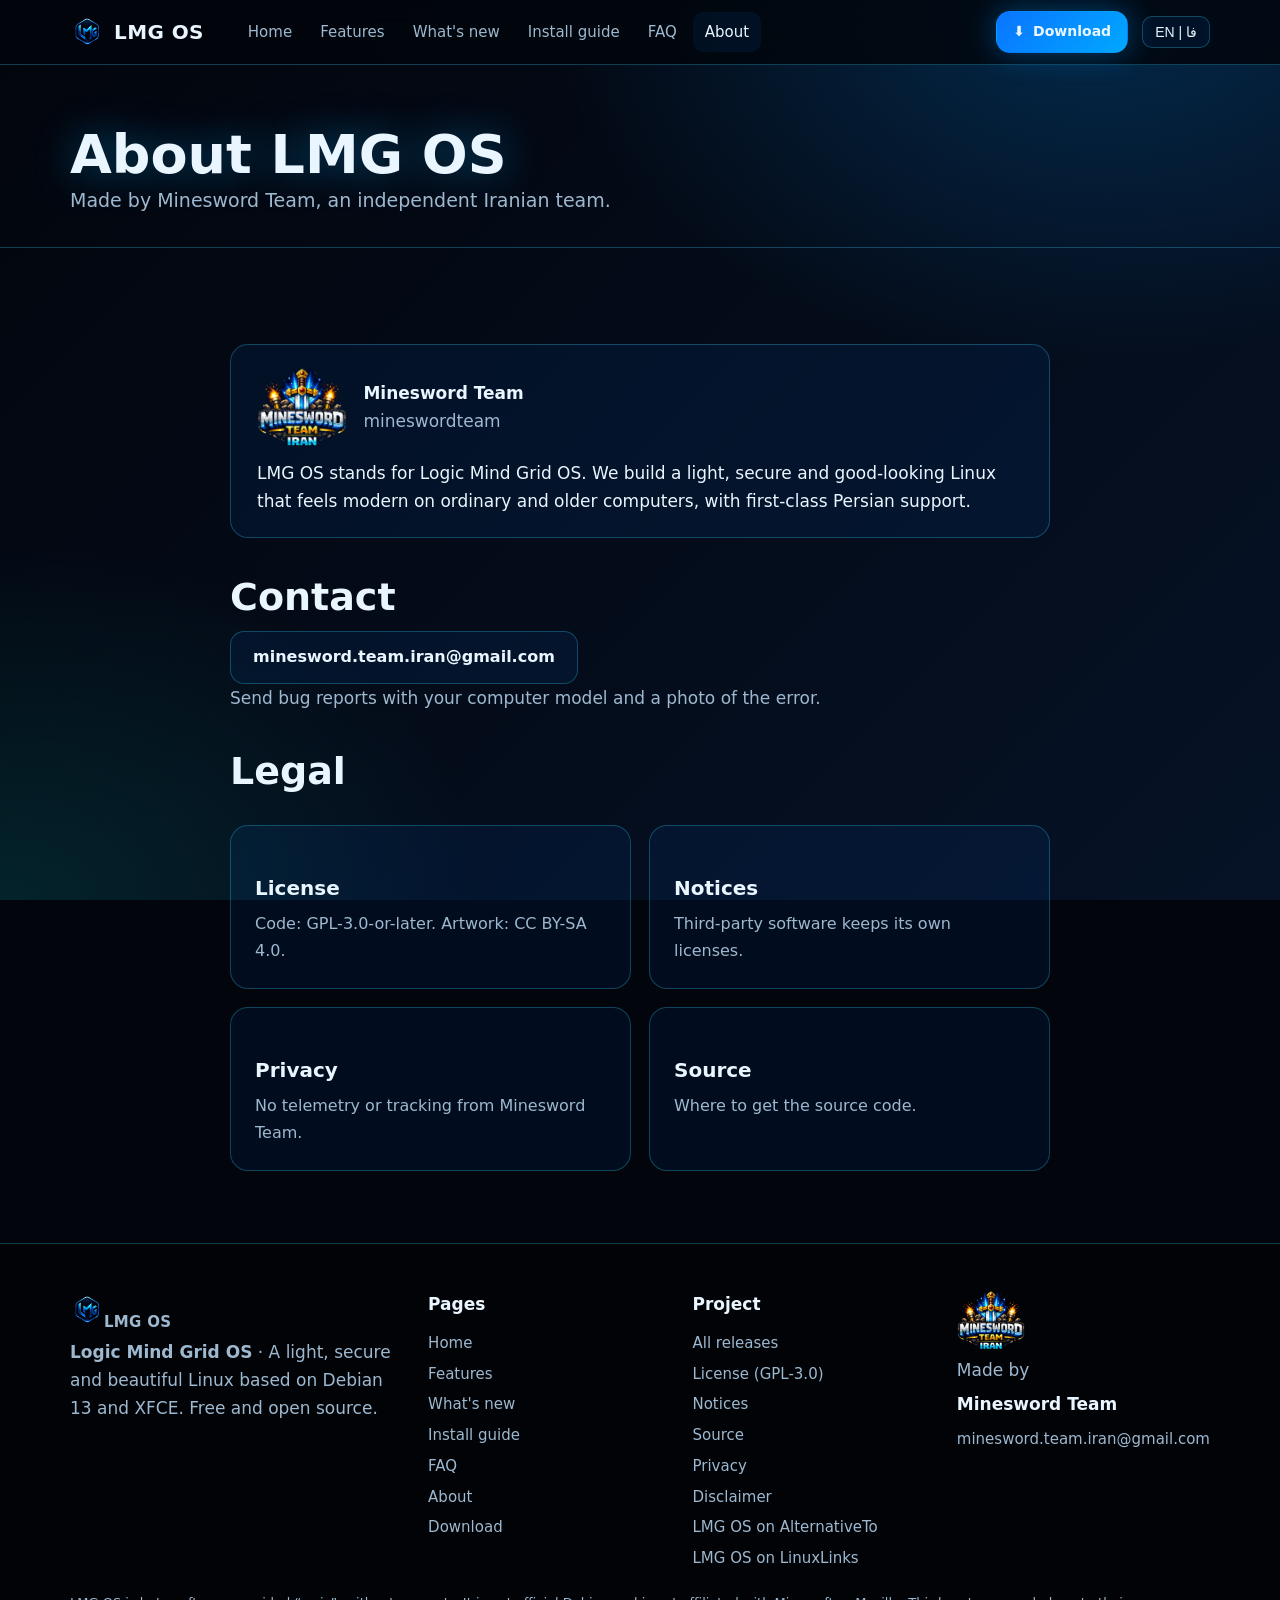
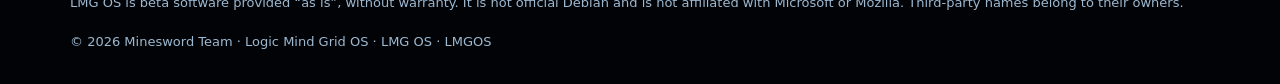
==== commit 6db035af: "Add LinuxLinks listing to the home page and footer" ====
--- a/about/index.html
+++ b/about/index.html
@@ -48,7 +48,7 @@
     <div><a class="brand" href="../"><img src="../assets/lmg-logo.png" alt=""><span>LMG OS</span></a>
       <p class="mut"><strong>Logic Mind Grid OS</strong> · <span class="en" lang="en">A light, secure and beautiful Linux based on Debian 13 and XFCE. Free and open source.</span><span class="fa" lang="fa" dir="rtl">یک لینوکس سبک، امن و زیبا بر پایه‌ی Debian 13 و XFCE. رایگان و متن‌باز.</span></p></div>
     <div><h4><span class="en" lang="en">Pages</span><span class="fa" lang="fa" dir="rtl">صفحه‌ها</span></h4><a href="../"><span class="en" lang="en">Home</span><span class="fa" lang="fa" dir="rtl">خانه</span></a><a href="../features/"><span class="en" lang="en">Features</span><span class="fa" lang="fa" dir="rtl">ویژگی‌ها</span></a><a href="../whats-new/"><span class="en" lang="en">What's new</span><span class="fa" lang="fa" dir="rtl">تازه‌ها</span></a><a href="../install-guide/"><span class="en" lang="en">Install guide</span><span class="fa" lang="fa" dir="rtl">راهنمای نصب</span></a><a href="../faq/"><span class="en" lang="en">FAQ</span><span class="fa" lang="fa" dir="rtl">پرسش‌ها</span></a><a href="../about/"><span class="en" lang="en">About</span><span class="fa" lang="fa" dir="rtl">درباره‌ی ما</span></a><a href="../download/"><span class="en" lang="en">Download</span><span class="fa" lang="fa" dir="rtl">دانلود</span></a></div>
-    <div><h4><span class="en" lang="en">Project</span><span class="fa" lang="fa" dir="rtl">پروژه</span></h4><a href="https://github.com/mineswordteam/lmgos_download/releases"><span class="en" lang="en">All releases</span><span class="fa" lang="fa" dir="rtl">همه‌ی انتشارها</span></a><a href="https://github.com/mineswordteam/lmgos_download/blob/main/LICENSE">License (GPL-3.0)</a><a href="https://github.com/mineswordteam/lmgos_download/blob/main/NOTICE.md">Notices</a><a href="https://github.com/mineswordteam/lmgos_download/blob/main/SOURCE.md">Source</a><a href="https://github.com/mineswordteam/lmgos_download/blob/main/PRIVACY.md">Privacy</a><a href="https://github.com/mineswordteam/lmgos_download/blob/main/DISCLAIMER.md">Disclaimer</a><a href="https://alternativeto.net/software/lmg-os/about/" rel="noopener" target="_blank">LMG OS on AlternativeTo</a></div>
+    <div><h4><span class="en" lang="en">Project</span><span class="fa" lang="fa" dir="rtl">پروژه</span></h4><a href="https://github.com/mineswordteam/lmgos_download/releases"><span class="en" lang="en">All releases</span><span class="fa" lang="fa" dir="rtl">همه‌ی انتشارها</span></a><a href="https://github.com/mineswordteam/lmgos_download/blob/main/LICENSE">License (GPL-3.0)</a><a href="https://github.com/mineswordteam/lmgos_download/blob/main/NOTICE.md">Notices</a><a href="https://github.com/mineswordteam/lmgos_download/blob/main/SOURCE.md">Source</a><a href="https://github.com/mineswordteam/lmgos_download/blob/main/PRIVACY.md">Privacy</a><a href="https://github.com/mineswordteam/lmgos_download/blob/main/DISCLAIMER.md">Disclaimer</a><a href="https://alternativeto.net/software/lmg-os/about/" rel="noopener" target="_blank">LMG OS on AlternativeTo</a><a href="https://www.linuxlinks.com/lmg-os-debian-based-linux-distribution/" rel="noopener" target="_blank">LMG OS on LinuxLinks</a></div>
     <div class="by"><img src="../assets/mineswordteam-logo.png" alt="Minesword Team logo"><span class="mut"><span class="en" lang="en">Made by</span><span class="fa" lang="fa" dir="rtl">ساخته‌ی</span></span><strong>Minesword Team</strong><a href="mailto:minesword.team.iran@gmail.com" class="ltr">minesword.team.iran@gmail.com</a></div>
   </div>
   <p class="note"><span class="en" lang="en">LMG OS is beta software provided “as is”, without warranty. It is not official Debian and is not affiliated with Microsoft or Mozilla. Third-party names belong to their owners.</span><span class="fa" lang="fa" dir="rtl">LMG OS نرم‌افزار بتا است و «همان‌طور که هست» و بدون ضمانت ارائه می‌شود. دبیان رسمی نیست و به مایکروسافت یا موزیلا ربطی ندارد. نام‌های شخص ثالث متعلق به صاحبانشان است.</span></p>
--- a/assets/site.css
+++ b/assets/site.css
@@ -58,3 +58,5 @@
 .rv{opacity:0;transform:translateY(18px);transition:.6s}.rv.in{opacity:1;transform:none}
 @media(max-width:860px){.hgrid{grid-template-columns:1fr}.fgrid{grid-template-columns:1fr 1fr}nav{position:fixed;inset:64px 0 auto 0;background:rgba(2,5,12,.97);flex-direction:column;padding:14px;margin:0;display:none;border-bottom:1px solid var(--line)}nav.open{display:flex}.burger{display:block;margin-inline-start:auto}.dlb{display:none}.kv div{grid-template-columns:1fr}section{padding:48px 0}}
 .lgm{font-size:clamp(18px,2.4vw,26px);font-weight:600;letter-spacing:.14em;text-transform:uppercase;color:#7fb8ff;margin:-6px 0 14px}
+.listed{text-align:center;padding:34px 0}.listed .lead{margin:0 0 12px;opacity:.7}.listed .logos{display:flex;gap:14px;justify-content:center;flex-wrap:wrap;margin:0}
+.listed .logos a{padding:10px 22px;border:1px solid rgba(80,170,255,.35);border-radius:999px;color:inherit;text-decoration:none;font-weight:600;transition:border-color .2s,background .2s}.listed .logos a:hover{border-color:#2d8cff;background:rgba(45,140,255,.1)}
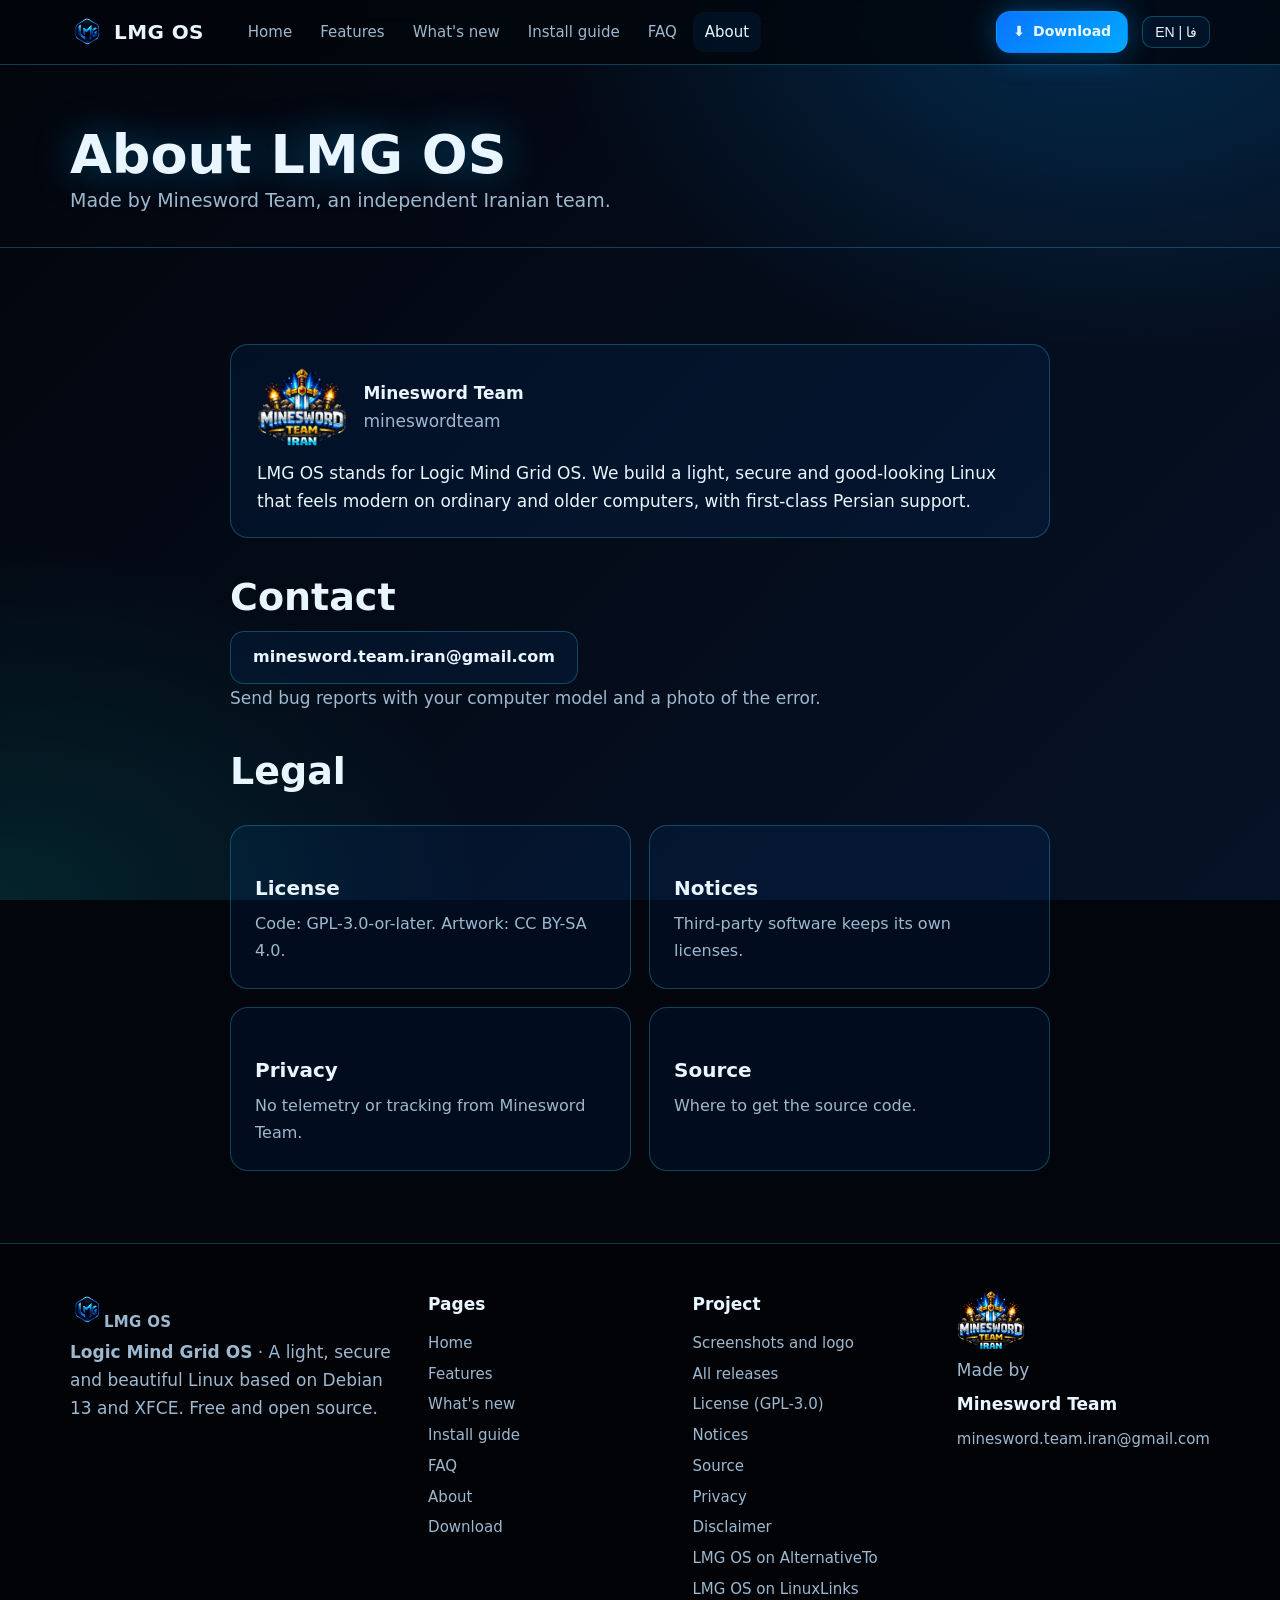
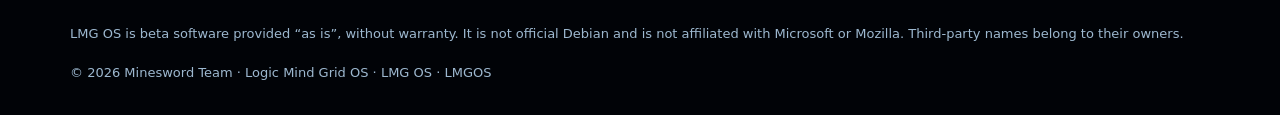
==== commit 477cb991: "Add screenshots page with ImageObject data, image sitemap, AI-crawler rules and llms.txt" ====
--- a/about/index.html
+++ b/about/index.html
@@ -48,7 +48,7 @@
     <div><a class="brand" href="../"><img src="../assets/lmg-logo.png" alt=""><span>LMG OS</span></a>
       <p class="mut"><strong>Logic Mind Grid OS</strong> · <span class="en" lang="en">A light, secure and beautiful Linux based on Debian 13 and XFCE. Free and open source.</span><span class="fa" lang="fa" dir="rtl">یک لینوکس سبک، امن و زیبا بر پایه‌ی Debian 13 و XFCE. رایگان و متن‌باز.</span></p></div>
     <div><h4><span class="en" lang="en">Pages</span><span class="fa" lang="fa" dir="rtl">صفحه‌ها</span></h4><a href="../"><span class="en" lang="en">Home</span><span class="fa" lang="fa" dir="rtl">خانه</span></a><a href="../features/"><span class="en" lang="en">Features</span><span class="fa" lang="fa" dir="rtl">ویژگی‌ها</span></a><a href="../whats-new/"><span class="en" lang="en">What's new</span><span class="fa" lang="fa" dir="rtl">تازه‌ها</span></a><a href="../install-guide/"><span class="en" lang="en">Install guide</span><span class="fa" lang="fa" dir="rtl">راهنمای نصب</span></a><a href="../faq/"><span class="en" lang="en">FAQ</span><span class="fa" lang="fa" dir="rtl">پرسش‌ها</span></a><a href="../about/"><span class="en" lang="en">About</span><span class="fa" lang="fa" dir="rtl">درباره‌ی ما</span></a><a href="../download/"><span class="en" lang="en">Download</span><span class="fa" lang="fa" dir="rtl">دانلود</span></a></div>
-    <div><h4><span class="en" lang="en">Project</span><span class="fa" lang="fa" dir="rtl">پروژه</span></h4><a href="https://github.com/mineswordteam/lmgos_download/releases"><span class="en" lang="en">All releases</span><span class="fa" lang="fa" dir="rtl">همه‌ی انتشارها</span></a><a href="https://github.com/mineswordteam/lmgos_download/blob/main/LICENSE">License (GPL-3.0)</a><a href="https://github.com/mineswordteam/lmgos_download/blob/main/NOTICE.md">Notices</a><a href="https://github.com/mineswordteam/lmgos_download/blob/main/SOURCE.md">Source</a><a href="https://github.com/mineswordteam/lmgos_download/blob/main/PRIVACY.md">Privacy</a><a href="https://github.com/mineswordteam/lmgos_download/blob/main/DISCLAIMER.md">Disclaimer</a><a href="https://alternativeto.net/software/lmg-os/about/" rel="noopener" target="_blank">LMG OS on AlternativeTo</a><a href="https://www.linuxlinks.com/lmg-os-debian-based-linux-distribution/" rel="noopener" target="_blank">LMG OS on LinuxLinks</a></div>
+    <div><h4><span class="en" lang="en">Project</span><span class="fa" lang="fa" dir="rtl">پروژه</span></h4><a href="../screenshots/"><span class="en" lang="en">Screenshots and logo</span><span class="fa" lang="fa" dir="rtl">تصاویر و لوگو</span></a><a href="https://github.com/mineswordteam/lmgos_download/releases"><span class="en" lang="en">All releases</span><span class="fa" lang="fa" dir="rtl">همه‌ی انتشارها</span></a><a href="https://github.com/mineswordteam/lmgos_download/blob/main/LICENSE">License (GPL-3.0)</a><a href="https://github.com/mineswordteam/lmgos_download/blob/main/NOTICE.md">Notices</a><a href="https://github.com/mineswordteam/lmgos_download/blob/main/SOURCE.md">Source</a><a href="https://github.com/mineswordteam/lmgos_download/blob/main/PRIVACY.md">Privacy</a><a href="https://github.com/mineswordteam/lmgos_download/blob/main/DISCLAIMER.md">Disclaimer</a><a href="https://alternativeto.net/software/lmg-os/about/" rel="noopener" target="_blank">LMG OS on AlternativeTo</a><a href="https://www.linuxlinks.com/lmg-os-debian-based-linux-distribution/" rel="noopener" target="_blank">LMG OS on LinuxLinks</a></div>
     <div class="by"><img src="../assets/mineswordteam-logo.png" alt="Minesword Team logo"><span class="mut"><span class="en" lang="en">Made by</span><span class="fa" lang="fa" dir="rtl">ساخته‌ی</span></span><strong>Minesword Team</strong><a href="mailto:minesword.team.iran@gmail.com" class="ltr">minesword.team.iran@gmail.com</a></div>
   </div>
   <p class="note"><span class="en" lang="en">LMG OS is beta software provided “as is”, without warranty. It is not official Debian and is not affiliated with Microsoft or Mozilla. Third-party names belong to their owners.</span><span class="fa" lang="fa" dir="rtl">LMG OS نرم‌افزار بتا است و «همان‌طور که هست» و بدون ضمانت ارائه می‌شود. دبیان رسمی نیست و به مایکروسافت یا موزیلا ربطی ندارد. نام‌های شخص ثالث متعلق به صاحبانشان است.</span></p>
